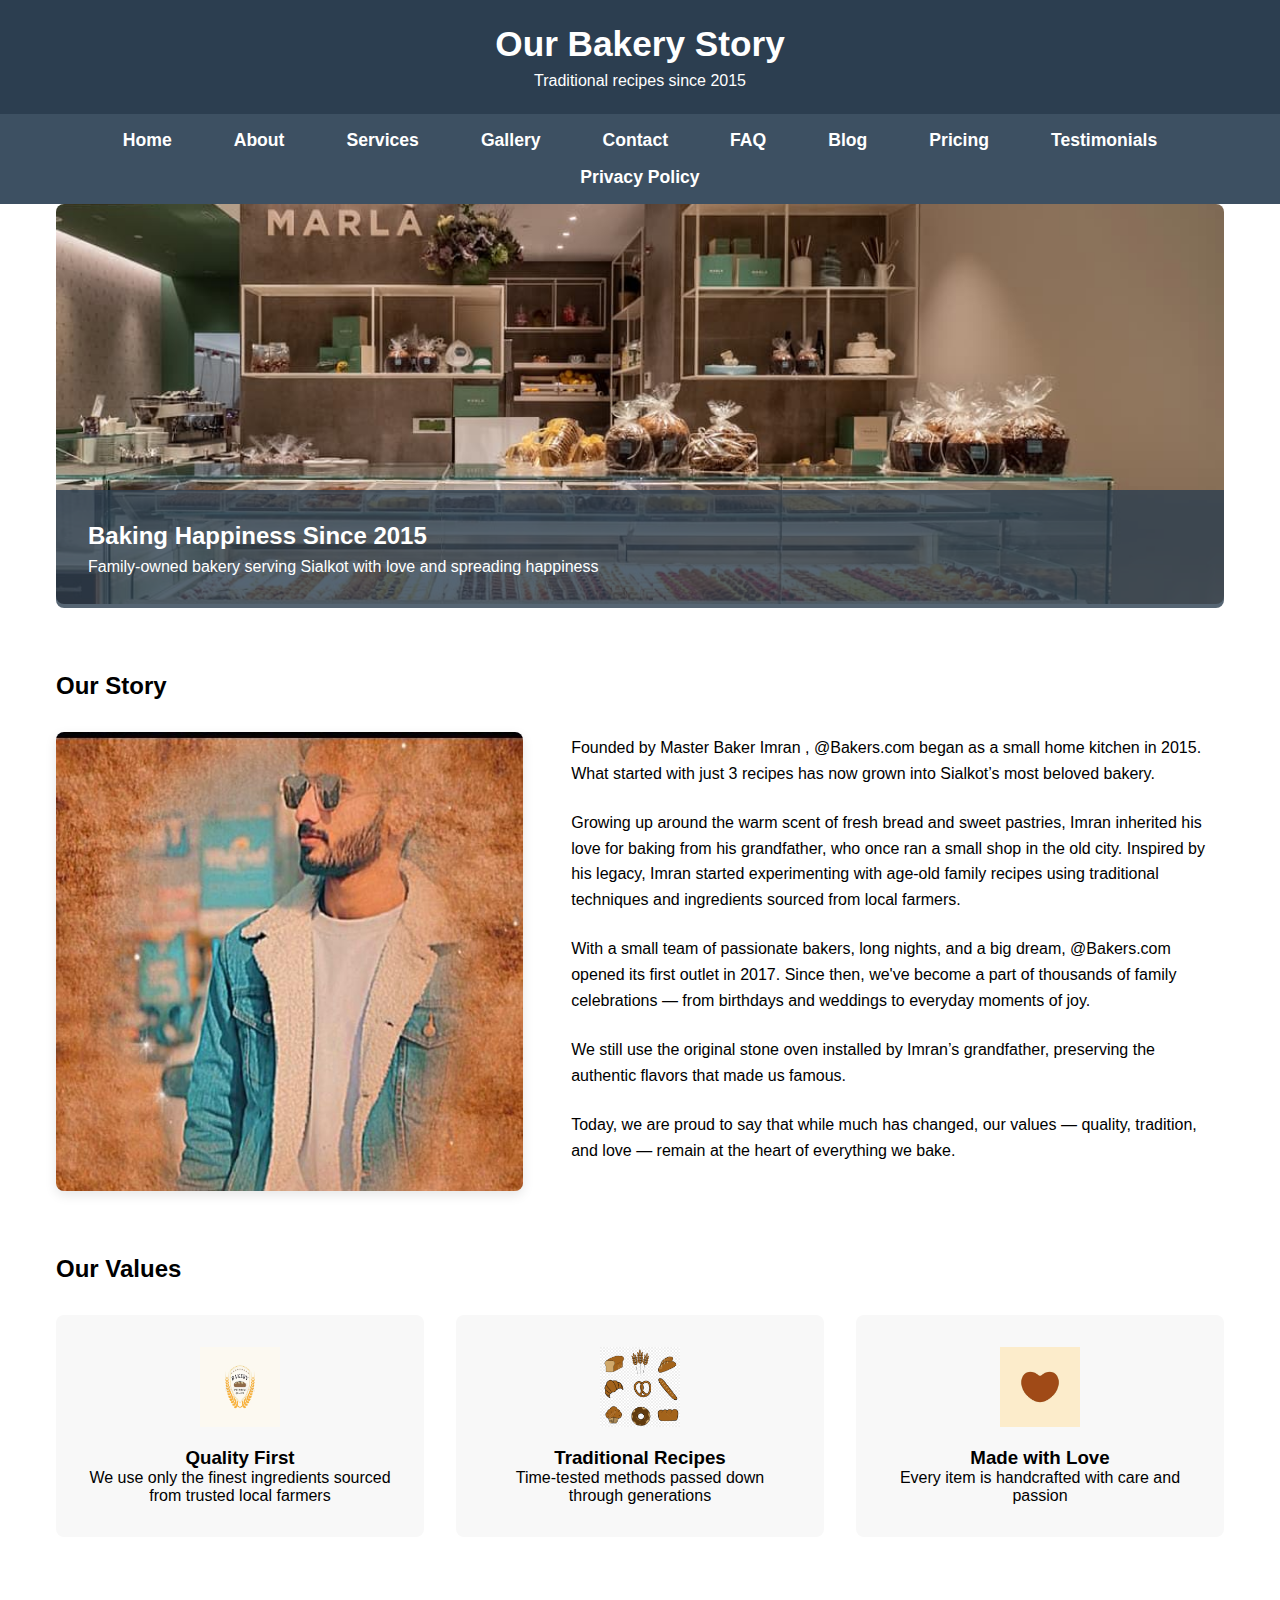
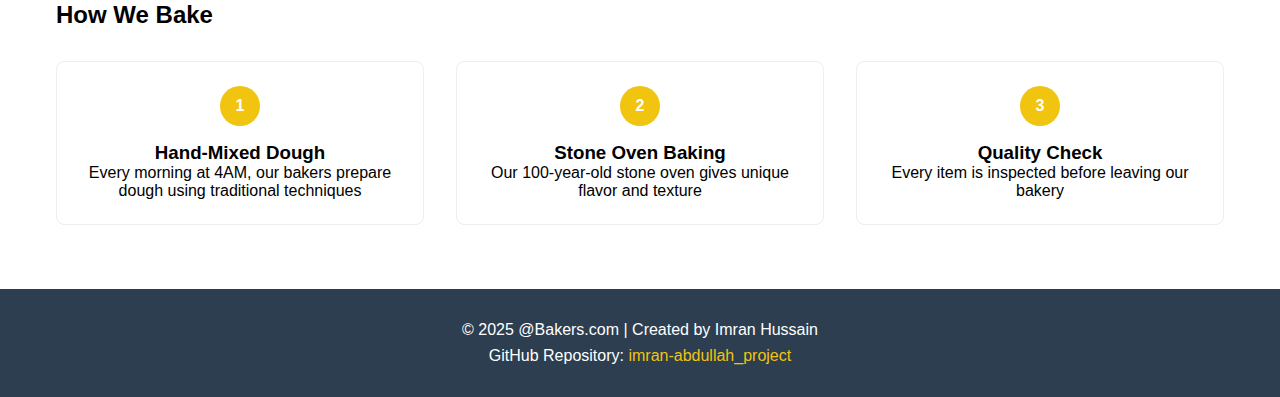
==== about.html @ 902a59af "Added About page with bakery story, values, and process sections" ====
<!DOCTYPE html>
<html lang="en">
<head>
    <meta charset="UTF-8">
    <meta name="viewport" content="width=device-width, initial-scale=1.0">
    <title>About Us - @Bakers.com</title>
    <!-- Student: Imran Hussain - ID: 22008105-018 -->
    <link rel="stylesheet" href="css/styles.css">
</head>
<body>
    <header>
        <h1>Our Bakery Story</h1>
        <p>Traditional recipes since 2015</p>
    </header>
    
    <nav>
        <ul>
            <li><a href="index.html">Home</a></li>
            <li><a href="about.html">About</a></li>
            <li><a href="services.html">Services</a></li>
            <li><a href="gallery.html">Gallery</a></li>
            <li><a href="contact.html">Contact</a></li>
             <!-- Additional pages to be added by collaborators -->
             <li><a href="faq.html">FAQ</a></li>
             <li><a href="blog.html">Blog</a></li>
             <li><a href="pricing.html">Pricing</a></li>
             <li><a href="testimonials.html">Testimonials</a></li>
             <li><a href="privacy.html">Privacy Policy</a></li>
        </ul>
    </nav>
    
    <main class="about-page">
        <!-- 1. Hero Section -->
        <section class="about-hero">
            <img src="images/bakery-interior.jpg" alt="Our bakery interior">
            <div class="hero-text">
                <h2>Baking Happiness Since 2015</h2>
                <p>Family-owned bakery serving Sialkot with love and spreading happiness</p>
            </div>
        </section>

        <!-- 2. Our Story -->
        <section class="our-story">
            <h2>Our Story</h2>
            <div class="story-content">
                <img src="images/founder.jpg" alt="Founder Imran Abdullah">
                <div class="story-text">
                    <p>Founded by Master Baker Imran , @Bakers.com began as a small home kitchen in 2015. What started with just 3 recipes has now grown into Sialkot’s most beloved bakery.</p>

                    <p>Growing up around the warm scent of fresh bread and sweet pastries, Imran inherited his love for baking from his grandfather, who once ran a small shop in the old city. Inspired by his legacy, Imran started experimenting with age-old family recipes using traditional techniques and ingredients sourced from local farmers.</p>
                        
                    <p> With a small team of passionate bakers, long nights, and a big dream, @Bakers.com opened its first outlet in 2017. Since then, we've become a part of thousands of family celebrations — from birthdays and weddings to everyday moments of joy.</p>
                        
                    <p>  We still use the original stone oven installed by Imran’s grandfather, preserving the authentic flavors that made us famous.</p>
                        
                    <p> Today, we are proud to say that while much has changed, our values — quality, tradition, and love — remain at the heart of everything we bake.</p>
                </div>
            </div>
        </section>

        <!-- 3. Our Values -->
        <section class="our-values">
            <h2>Our Values</h2>
            <div class="values-grid">
                <div class="value-card">
                    <img src="images/quality-icon.png" alt="Quality Icon">
                    <h3>Quality First</h3>
                    <p>We use only the finest ingredients sourced from trusted local farmers</p>
                </div>
                <div class="value-card">
                    <img src="images/trad.jpg" alt="Tradition Icon">
                    <h3>Traditional Recipes</h3>
                    <p>Time-tested methods passed down through generations</p>
                </div>
                <div class="value-card">
                    <img src="images/heart.jpeg" alt="Heart Icon">
                    <h3>Made with Love</h3>
                    <p>Every item is handcrafted with care and passion</p>
                </div>
            </div>
        </section>

        <!-- 4. Bakery Process -->
        <section class="our-process">
            <h2>How We Bake</h2>
            <div class="process-steps">
                <div class="step">
                    <span class="step-number">1</span>
                    <h3>Hand-Mixed Dough</h3>
                    <p>Every morning at 4AM, our bakers prepare dough using traditional techniques</p>
                </div>
                <div class="step">
                    <span class="step-number">2</span>
                    <h3>Stone Oven Baking</h3>
                    <p>Our 100-year-old stone oven gives unique flavor and texture</p>
                </div>
                <div class="step">
                    <span class="step-number">3</span>
                    <h3>Quality Check</h3>
                    <p>Every item is inspected before leaving our bakery</p>
                </div>
            </div>
        </section>
    </main>
    
    <footer>
        <p>&copy; 2025 @Bakers.com | Created by Imran Hussain</p>
        <p>GitHub Repository: <a href="https://github.com/imran-018/imran-abdullah_project">imran-abdullah_project</a></p>
    </footer>
</body>
</html>
---- css/styles.css ----
/* 
Student: Imran Hussain 
ID: 22008105-018
Stylesheet for all pages 
*/

/* CSS Reset */
* { 
    margin: 0; 
    padding: 0; 
    box-sizing: border-box; 
    font-family: 'Segoe UI', Tahoma, Geneva, Verdana, sans-serif;
}

/* Header Styles */
header {
    background-color: #2c3e50;
    color: white;
    padding: 1.5rem 1rem;
    text-align: center;
}

header h1 {
    font-size: 2.2rem;
    margin-bottom: 0.5rem;
}

/* Navigation */
nav {
    background-color: #3d5062;
    padding: 1rem;
    position: sticky;
    top: 0;
    z-index: 100;
}

nav ul {
    display: flex;
    justify-content: center;
    list-style-type: none;
    flex-wrap: wrap;
    gap: 1rem;
}

nav li {
    margin: 0 15px;
}

nav a {
    color: white;
    text-decoration: none;
    font-weight: 600;
    font-size: 1.1rem;
    padding: 0.5rem;
    transition: color 0.3s;
}

nav a:hover {
    color: #f1c40f;
}

/* Main Content */
main {
    padding: 2rem 1rem;
    min-height: 70vh;
    max-width: 1200px;
    margin: 0 auto;
}

/* Hero Section */
.hero {
    background: linear-gradient(rgba(0,0,0,0.6), rgba(0,0,0,0.6)), url('../images/download.jpg');
    background-size: cover;
    background-position: center;
    padding: 4rem 1rem;
    border-radius: 10px;
    margin-bottom: 2rem;
}

.hero article {
    max-width: 800px;
    margin: 0 auto;
    text-align: center;
    color: white;
}

.hero h2 {
    font-size: 2rem;
    margin-bottom: 1rem;
    text-shadow: 1px 1px 3px rgba(0,0,0,0.5);
}

.hero p {
    font-size: 1.2rem;
    margin-bottom: 1.5rem;
}

/* Food Categories */
.food-categories {
    margin-bottom: 3rem;
}

.food-categories h2 {
    text-align: center;
    margin-bottom: 1.5rem;
    color: #2c3e50;
    font-size: 1.8rem;
}

.category-list {
    display: flex;
    justify-content: center;
    align-items: center;
    flex-wrap: wrap;
    gap: 2rem;
    list-style: none;
    padding: 1rem;
}

.category-item {
    flex: 0 0 180px;
    text-align: center;
    transition: transform 0.3s;
}

.category-item:hover {
    transform: translateY(-5px);
}

.category-item figure {
    margin: 0;
}

.category-item img {
    width: 100%;
    border-radius: 10px;
    aspect-ratio: 1/1;
    object-fit: cover;
    box-shadow: 0 4px 8px rgba(0,0,0,0.1);
}

.category-item figcaption {
    margin-top: 0.8rem;
    font-weight: 600;
    color: #333;
}

/* Popular Items */
.popular-items h2 {
    text-align: center;
    margin-bottom: 1.5rem;
    color: #2c3e50;
    font-size: 1.8rem;
}

.item-list {
    display: grid;
    grid-template-columns: repeat(auto-fill, minmax(280px, 1fr));
    gap: 2rem;
    list-style: none;
    padding: 0;
}

.food-item {
    border: 1px solid #eee;
    border-radius: 10px;
    overflow: hidden;
    transition: all 0.3s ease;
    background: white;
}

.food-item:hover {
    transform: translateY(-5px);
    box-shadow: 0 10px 20px rgba(0,0,0,0.1);
}

.food-item img {
    width: 100%;
    height: 200px;
    object-fit: cover;
    display: block;
}

.food-info {
    padding: 1.2rem;
}

.food-info h4 {
    margin-bottom: 0.5rem;
    color: #2c3e50;
    font-size: 1.2rem;
}

.price {
    color: #e74c3c;
    font-weight: bold;
    margin: 0.8rem 0;
    font-size: 1.1rem;
}

.add-btn {
    background: #27ae60;
    color: white;
    border: none;
    padding: 0.8rem;
    width: 100%;
    border-radius: 5px;
    cursor: pointer;
    font-weight: 600;
    font-size: 1rem;
    transition: background 0.3s;
}

.add-btn:hover {
    background: #2ecc71;
}

/* Footer */
footer {
    background-color: #2c3e50;
    color: white;
    text-align: center;
    padding: 1.5rem;
    margin-top: 2rem;
}

footer p {
    margin: 0.5rem 0;
}

footer a {
    color: #f1c40f;
    text-decoration: none;
    transition: color 0.3s;
}

footer a:hover {
    color: #f39c12;
    text-decoration: underline;
}

/* Responsive Design */
@media (max-width: 768px) {
    header h1 {
        font-size: 1.8rem;
    }
    
    nav ul {
        gap: 0.5rem;
    }
    
    nav li {
        margin: 0 10px;
    }
    
    nav a {
        font-size: 1rem;
    }
    
    .hero h2 {
        font-size: 1.6rem;
    }
    
    .hero p {
        font-size: 1rem;
    }
    
    .category-list {
        gap: 1.5rem;
    }
    
    .category-item {
        flex: 0 0 150px;
    }
}

@media (max-width: 480px) {
    header h1 {
        font-size: 1.5rem;
    }
    
    nav ul {
        flex-direction: column;
        gap: 0.5rem;
    }
    
    nav li {
        margin: 0.3rem 0;
    }
    
    .hero {
        padding: 3rem 1rem;
    }
    
    .hero h2 {
        font-size: 1.4rem;
    }
    
    .category-list {
        gap: 1rem;
    }
    
    .category-item {
        flex: 0 0 120px;
    }
    
    .item-list {
        grid-template-columns: 1fr;
    }
}



/* About Page Specific Styles */
.about-page {
    max-width: 1200px;
    margin: 0 auto;
    padding: 0 1rem;
}

/* 1. Hero Section */
.about-hero {
    position: relative;
    margin-bottom: 3rem;
}

.about-hero img {
    width: 100%;
    height: 400px;
    object-fit: cover;
    border-radius: 8px;
}

.hero-text {
    position: absolute;
    bottom: 0;
    left: 0;
    right: 0;
    background: rgba(44, 62, 80, 0.8);
    color: white;
    padding: 2rem;
    border-radius: 0 0 8px 8px;
}

.hero-text h2 {
    margin-bottom: 0.5rem;
}

/* 2. Our Story */
.our-story {
    margin: 4rem 0;
}

.story-content {
    display: flex;
    gap: 3rem;
    align-items: center;
    margin-top: 2rem;
}

.story-content img {
    width: 40%;
    border-radius: 8px;
    box-shadow: 0 4px 12px rgba(0,0,0,0.1);
}

.story-text {
    width: 60%;
}

.story-text p {
    margin-bottom: 1.5rem;
    line-height: 1.6;
}

/* 3. Our Values */
.our-values {
    margin: 4rem 0;
}

.values-grid {
    display: grid;
    grid-template-columns: repeat(auto-fit, minmax(250px, 1fr));
    gap: 2rem;
    margin-top: 2rem;
}

.value-card {
    text-align: center;
    padding: 2rem;
    background: #f8f8f8;
    border-radius: 8px;
    transition: transform 0.3s;
}

.value-card:hover {
    transform: translateY(-5px);
}

.value-card img {
    width: 80px;
    height: 80px;
    margin-bottom: 1rem;
}

/* 4. Bakery Process */
.our-process {
    margin: 4rem 0;
}

.process-steps {
    display: grid;
    grid-template-columns: repeat(auto-fit, minmax(250px, 1fr));
    gap: 2rem;
    margin-top: 2rem;
}

.step {
    text-align: center;
    padding: 1.5rem;
    border: 1px solid #eee;
    border-radius: 8px;
}

.step-number {
    display: inline-block;
    width: 40px;
    height: 40px;
    background: #f1c40f;
    color: white;
    border-radius: 50%;
    line-height: 40px;
    font-weight: bold;
    margin-bottom: 1rem;
}

/* Responsive Design */
@media (max-width: 768px) {
    .story-content {
        flex-direction: column;
    }
    
    .story-content img,
    .story-text {
        width: 100%;
    }
    
    .hero-text {
        position: static;
        background: #2c3e50;
        margin-top: -5px;
    }
    
    .about-hero img {
        height: 300px;
    }
}
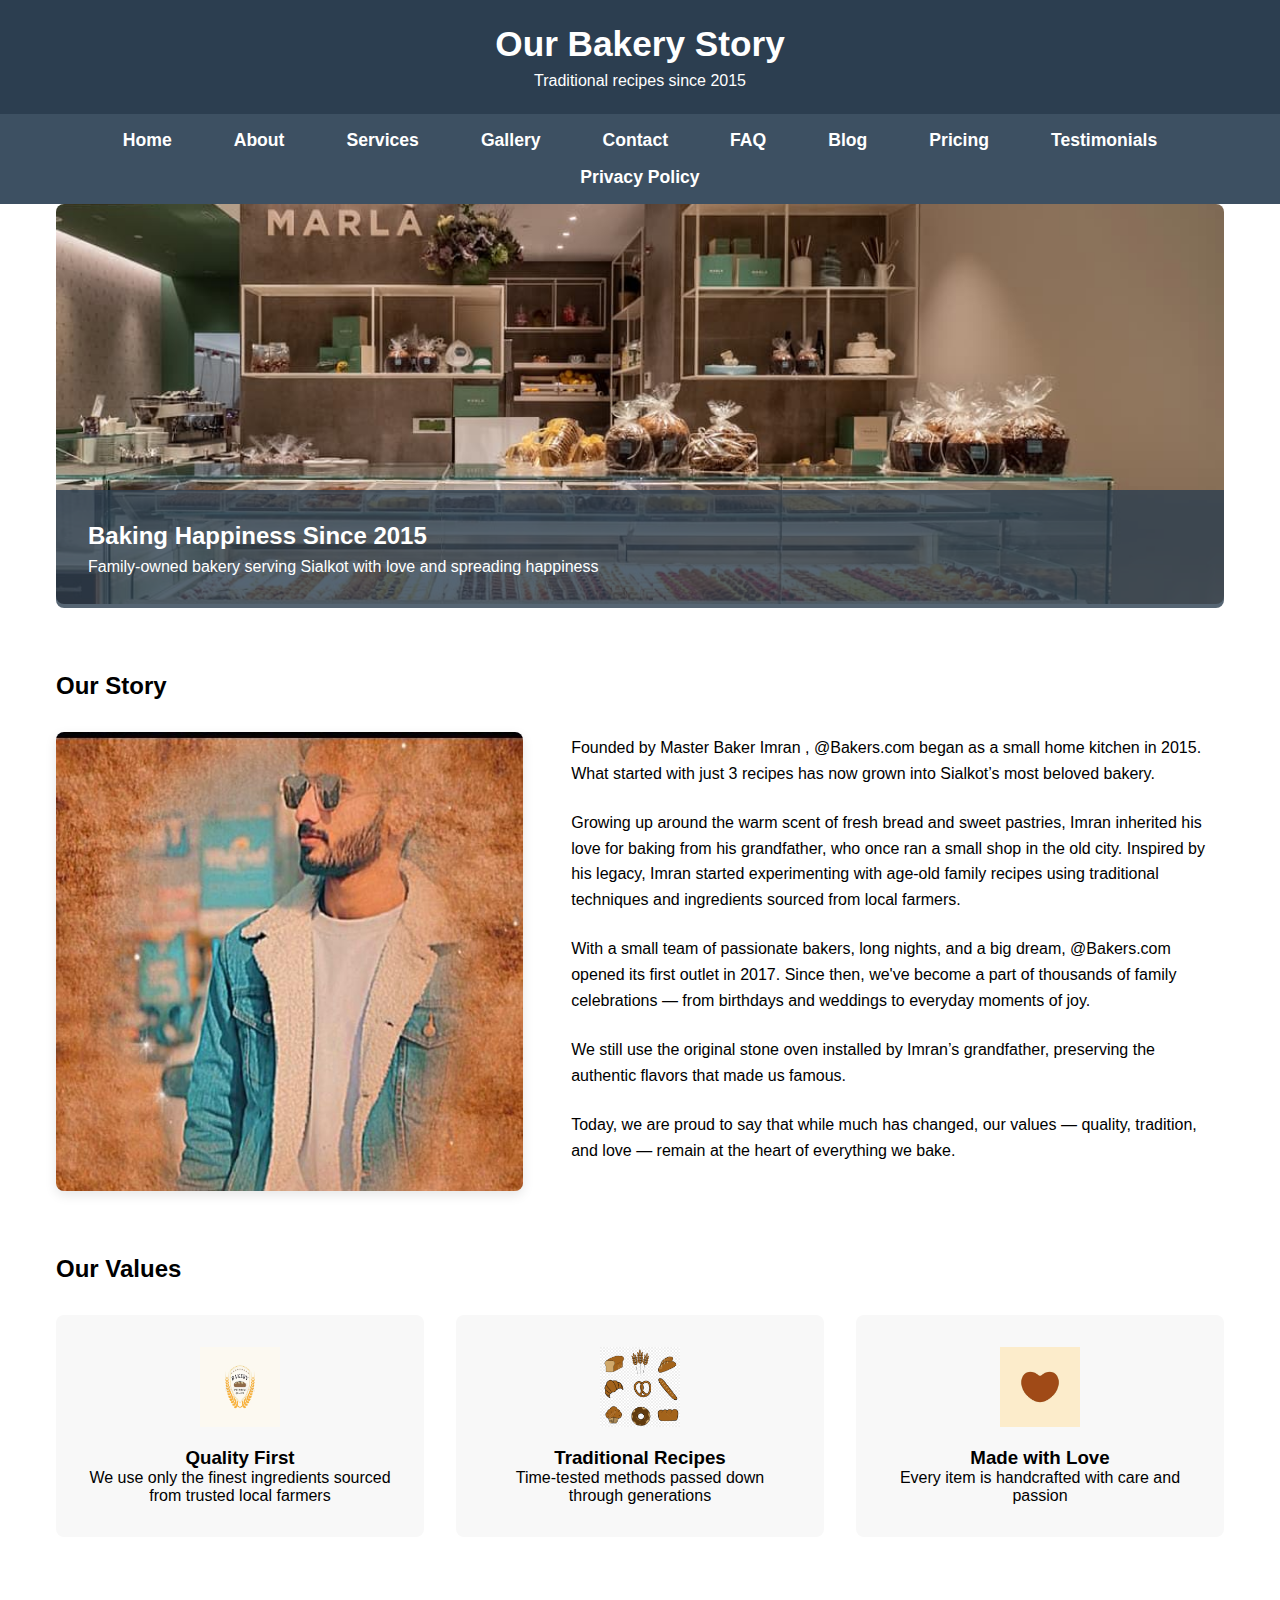
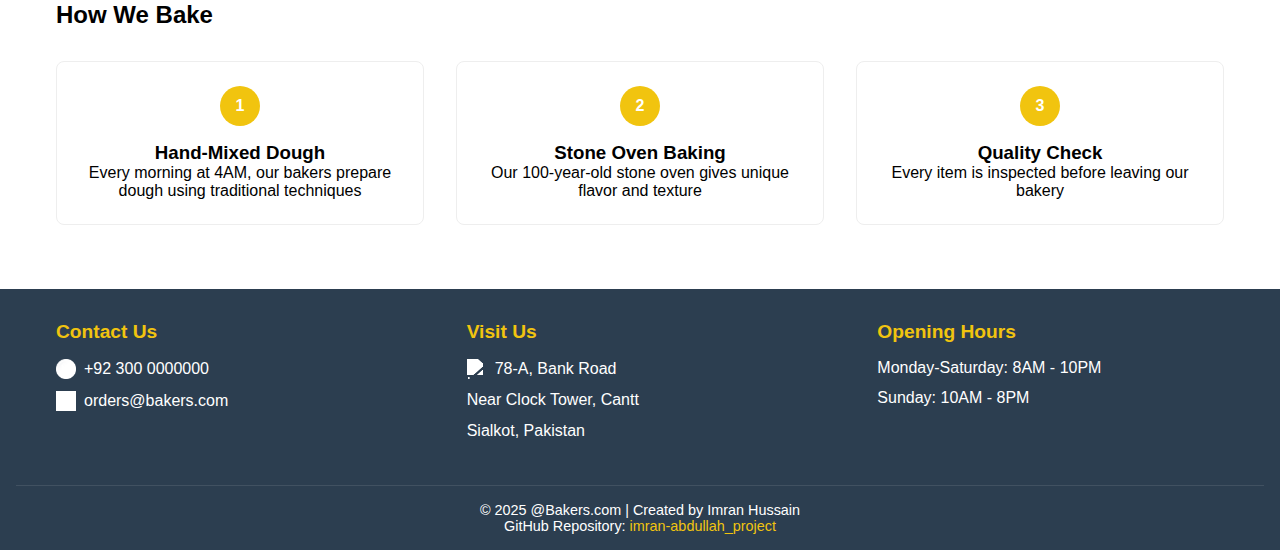
==== commit 63010aa9: "updating About page's footer" ====
--- a/about.html
+++ b/about.html
@@ -103,9 +103,33 @@
         </section>
     </main>
     
+    
     <footer>
-        <p>&copy; 2025 @Bakers.com | Created by Imran Hussain</p>
-        <p>GitHub Repository: <a href="https://github.com/imran-018/imran-abdullah_project">imran-abdullah_project</a></p>
+        <div class="footer-content">
+            <div class="footer-section">
+                <h3>Contact Us</h3>
+                <p><img src="images/icon-phone.png" alt="Phone"> +92 300 0000000</p>
+                <p><img src="images/icon-email.png" alt="Email"> orders@bakers.com</p>
+            </div>
+            
+            <div class="footer-section">
+                <h3>Visit Us</h3>
+                <p><img src="images/icon-location.png" alt="Location"> 78-A, Bank Road</p>
+                <p>Near Clock Tower, Cantt</p>
+                <p>Sialkot, Pakistan</p>
+            </div>
+            
+            <div class="footer-section">
+                <h3>Opening Hours</h3>
+                <p>Monday-Saturday: 8AM - 10PM</p>
+                <p>Sunday: 10AM - 8PM</p>
+            </div>
+        </div>
+        
+        <div class="footer-bottom">
+            <p>&copy; 2025 @Bakers.com | Created by Imran Hussain </p>
+            <p>GitHub Repository: <a href="https://github.com/imran-018/imran-abdullah_project">imran-abdullah_project</a></p>
+        </div>
     </footer>
 </body>
 </html>--- a/css/styles.css
+++ b/css/styles.css
@@ -214,29 +214,75 @@
 .add-btn:hover {
     background: #2ecc71;
 }
-
-/* Footer */
+/* Footer Styles */
 footer {
-    background-color: #2c3e50;
-    color: white;
-    text-align: center;
-    padding: 1.5rem;
-    margin-top: 2rem;
-}
-
-footer p {
-    margin: 0.5rem 0;
-}
-
-footer a {
+    background: #2c3e50;
+    color: white;
+    padding: 2rem 1rem 0;
+    margin-top: 3rem;
+}
+
+.footer-content {
+    display: grid;
+    grid-template-columns: repeat(auto-fit, minmax(250px, 1fr));
+    gap: 2rem;
+    max-width: 1200px;
+    margin: 0 auto;
+    padding-bottom: 2rem;
+}
+
+.footer-section {
+    padding: 0 1rem;
+}
+
+.footer-section h3 {
+    color: #f1c40f;
+    margin-bottom: 1rem;
+    font-size: 1.2rem;
+}
+
+.footer-section p {
+    margin: 0.8rem 0;
+    display: flex;
+    align-items: center;
+    gap: 0.5rem;
+}
+
+.footer-section img {
+    width: 20px;
+    height: 20px;
+    filter: brightness(0) invert(1);
+}
+
+.footer-bottom {
+    text-align: center;
+    padding: 1rem;
+    border-top: 1px solid rgba(255,255,255,0.1);
+    font-size: 0.9rem;
+}
+
+.footer-bottom a {
     color: #f1c40f;
     text-decoration: none;
-    transition: color 0.3s;
-}
-
-footer a:hover {
-    color: #f39c12;
+}
+
+.footer-bottom a:hover {
     text-decoration: underline;
+}
+
+/* Responsive Footer */
+@media (max-width: 600px) {
+    .footer-content {
+        grid-template-columns: 1fr;
+    }
+    
+    .footer-section {
+        text-align: center;
+    }
+    
+    .footer-section p {
+        justify-content: center;
+    }
 }
 
 /* Responsive Design */
@@ -454,4 +500,524 @@
     .about-hero img {
         height: 300px;
     }
-}+}
+
+
+/* Services Page Styles */
+.services-page {
+    max-width: 1200px;
+    margin: 0 auto;
+    padding: 0 1rem;
+}
+
+/* Service Categories */
+.service-categories {
+    margin: 3rem 0;
+}
+
+.category-grid {
+    display: grid;
+    grid-template-columns: repeat(auto-fit, minmax(300px, 1fr));
+    gap: 2rem;
+    margin-top: 2rem;
+}
+
+.service-card {
+    border: 1px solid #eee;
+    border-radius: 8px;
+    overflow: hidden;
+    transition: transform 0.3s;
+}
+
+.service-card:hover {
+    transform: translateY(-5px);
+    box-shadow: 0 5px 15px rgba(0,0,0,0.1);
+}
+
+.service-card img {
+    width: 100%;
+    height: 200px;
+    object-fit: cover;
+}
+
+.service-info {
+    padding: 1.5rem;
+}
+
+.service-info ul {
+    margin-top: 1rem;
+    padding-left: 1.5rem;
+}
+
+/* Delivery Options */
+.delivery-options {
+    margin: 4rem 0;
+}
+
+.delivery-grid {
+    display: grid;
+    grid-template-columns: repeat(auto-fit, minmax(250px, 1fr));
+    gap: 1.5rem;
+    margin-top: 2rem;
+}
+
+.delivery-card {
+    text-align: center;
+    padding: 1.5rem;
+    background: #f8f8f8;
+    border-radius: 8px;
+    border: 2px solid #f1c40f;
+}
+
+/* Special Offers */
+.special-offers {
+    margin: 4rem 0;
+}
+
+.offer-card {
+    display: flex;
+    background: #fff8e1;
+    border-radius: 8px;
+    overflow: hidden;
+    margin-top: 1.5rem;
+}
+
+.offer-card img {
+    width: 40%;
+    object-fit: cover;
+}
+
+.offer-details {
+    padding: 2rem;
+    width: 60%;
+}
+
+/* Responsive Design */
+@media (max-width: 768px) {
+    .offer-card {
+        flex-direction: column;
+    }
+    
+    .offer-card img,
+    .offer-details {
+        width: 100%;
+    }
+    
+    .delivery-grid {
+        grid-template-columns: 1fr;
+    }
+}
+
+/* Add to your styles.css */
+.special-offers {
+    margin: 4rem 0;
+    text-align: center;
+}
+
+.special-offers h2 {
+    color: #e74c3c;
+    font-size: 2.2rem;
+    margin-bottom: 2rem;
+    position: relative;
+    display: inline-block;
+}
+
+.special-offers h2::after {
+    content: "";
+    position: absolute;
+    bottom: -10px;
+    left: 50%;
+    transform: translateX(-50%);
+    width: 80px;
+    height: 3px;
+    background: #e74c3c;
+}
+
+.valentine-offer {
+    background: #fff5f7;
+    border-radius: 15px;
+    overflow: hidden;
+    max-width: 800px;
+    margin: 0 auto;
+    box-shadow: 0 10px 30px rgba(231, 76, 60, 0.2);
+    position: relative;
+    border: 2px solid #f8c4d0;
+}
+
+.offer-badge {
+    position: absolute;
+    top: 15px;
+    right: 15px;
+    background: #e74c3c;
+    color: white;
+    padding: 5px 15px;
+    border-radius: 20px;
+    font-weight: bold;
+    font-size: 0.9rem;
+    z-index: 2;
+}
+
+.valentine-offer img {
+    width: 100%;
+    height: 300px;
+    object-fit: cover;
+    border-bottom: 2px dashed #f8c4d0;
+}
+
+.offer-content {
+    padding: 2rem;
+}
+
+.offer-tag {
+    background: #f8c4d0;
+    color: #e74c3c;
+    padding: 5px 15px;
+    border-radius: 20px;
+    font-weight: bold;
+    font-size: 0.9rem;
+}
+
+.offer-content h3 {
+    color: #e74c3c;
+    font-size: 1.8rem;
+    margin: 1rem 0;
+    font-family: 'Playfair Display', serif;
+}
+
+.offer-description {
+    color: #666;
+    line-height: 1.6;
+    margin-bottom: 1.5rem;
+}
+
+.price-container {
+    display: flex;
+    justify-content: center;
+    align-items: center;
+    gap: 1rem;
+    margin: 1.5rem 0;
+}
+
+.original-price {
+    text-decoration: line-through;
+    color: #999;
+    font-size: 1.2rem;
+}
+
+.discounted-price {
+    color: #e74c3c;
+    font-size: 1.8rem;
+    font-weight: bold;
+}
+
+.discount-percent {
+    background: #e74c3c;
+    color: white;
+    padding: 3px 10px;
+    border-radius: 5px;
+    font-weight: bold;
+}
+
+.order-button {
+    background: #e74c3c;
+    color: white;
+    border: none;
+    padding: 12px 30px;
+    border-radius: 30px;
+    font-size: 1.1rem;
+    font-weight: bold;
+    cursor: pointer;
+    transition: all 0.3s;
+    margin-top: 1rem;
+    box-shadow: 0 5px 15px rgba(231, 76, 60, 0.3);
+}
+
+.order-button:hover {
+    background: #c0392b;
+    transform: translateY(-3px);
+    box-shadow: 0 8px 20px rgba(231, 76, 60, 0.4);
+}
+
+/* Responsive Design */
+@media (max-width: 768px) {
+    .valentine-offer {
+        max-width: 100%;
+    }
+    
+    .price-container {
+        flex-direction: column;
+        gap: 0.5rem;
+    }
+    
+    .offer-content h3 {
+        font-size: 1.5rem;
+    }
+}
+
+
+
+/* Gallery Page Styles */
+.gallery-page {
+    max-width: 1200px;
+    margin: 0 auto;
+    padding: 1rem;
+}
+
+.gallery-filters {
+    display: flex;
+    justify-content: center;
+    flex-wrap: wrap;
+    gap: 1rem;
+    margin: 2rem 0 3rem;
+}
+
+.filter-btn {
+    padding: 0.8rem 1.5rem;
+    background: #f8f8f8;
+    border: 2px solid #ddd;
+    border-radius: 30px;
+    cursor: pointer;
+    font-weight: 600;
+    transition: all 0.3s;
+}
+
+.filter-btn.active,
+.filter-btn:hover {
+    background: #f1c40f;
+    border-color: #f1c40f;
+    color: white;
+}
+
+.photo-gallery {
+    display: grid;
+    grid-template-columns: repeat(auto-fill, minmax(280px, 1fr));
+    gap: 1.5rem;
+    margin-top: 2rem;
+}
+
+.gallery-item {
+    position: relative;
+    border-radius: 10px;
+    overflow: hidden;
+    aspect-ratio: 1/1;
+    box-shadow: 0 5px 15px rgba(0,0,0,0.1);
+}
+
+.gallery-item img {
+    width: 100%;
+    height: 100%;
+    object-fit: cover;
+    transition: transform 0.5s;
+}
+
+.item-overlay {
+    position: absolute;
+    bottom: -100%;
+    left: 0;
+    right: 0;
+    background: rgba(44, 62, 80, 0.9);
+    color: white;
+    padding: 1.5rem;
+    transition: bottom 0.3s;
+}
+
+.gallery-item:hover .item-overlay {
+    bottom: 0;
+}
+
+.gallery-item:hover img {
+    transform: scale(1.1);
+}
+
+.item-overlay h3 {
+    margin-bottom: 0.5rem;
+    font-size: 1.3rem;
+}
+
+/* Responsive Design */
+@media (max-width: 768px) {
+    .photo-gallery {
+        grid-template-columns: repeat(auto-fill, minmax(200px, 1fr));
+    }
+    
+    .filter-btn {
+        padding: 0.6rem 1rem;
+        font-size: 0.9rem;
+    }
+}
+
+@media (max-width: 480px) {
+    .photo-gallery {
+        grid-template-columns: 1fr;
+    }
+    
+    .gallery-item {
+        aspect-ratio: 4/3;
+    }
+}
+
+
+/* Contact Page Styles */
+.contact-page {
+    max-width: 1200px;
+    margin: 0 auto;
+    padding: 1rem;
+}
+
+/* Contact Methods */
+.contact-methods {
+    display: grid;
+    grid-template-columns: repeat(auto-fit, minmax(300px, 1fr));
+    gap: 2rem;
+    margin: 3rem 0;
+}
+
+.contact-card {
+    text-align: center;
+    padding: 2rem;
+    background: #fff;
+    border-radius: 10px;
+    box-shadow: 0 5px 15px rgba(0,0,0,0.1);
+    transition: transform 0.3s;
+}
+
+.contact-card:hover {
+    transform: translateY(-5px);
+}
+
+.contact-card img {
+    width: 60px;
+    height: 60px;
+    margin-bottom: 1rem;
+}
+
+.contact-card h3 {
+    color: #2c3e50;
+    margin-bottom: 0.5rem;
+}
+
+.contact-card p {
+    color: #666;
+    line-height: 1.6;
+}
+
+/* Contact Form */
+.contact-form {
+    background: #f8f8f8;
+    padding: 3rem;
+    border-radius: 10px;
+    margin: 4rem 0;
+}
+
+.contact-form h2 {
+    text-align: center;
+    margin-bottom: 2rem;
+    color: #2c3e50;
+}
+
+.form-group {
+    margin-bottom: 1.5rem;
+}
+
+.form-group label {
+    display: block;
+    margin-bottom: 0.5rem;
+    font-weight: 600;
+    color: #333;
+}
+
+.form-group input,
+.form-group select,
+.form-group textarea {
+    width: 100%;
+    padding: 0.8rem;
+    border: 1px solid #ddd;
+    border-radius: 5px;
+    font-size: 1rem;
+}
+
+.form-group textarea {
+    resize: vertical;
+}
+
+.submit-btn {
+    background: #f1c40f;
+    color: #2c3e50;
+    border: none;
+    padding: 1rem 2rem;
+    border-radius: 5px;
+    font-size: 1.1rem;
+    font-weight: 600;
+    cursor: pointer;
+    width: 100%;
+    transition: background 0.3s;
+}
+
+.submit-btn:hover {
+    background: #f39c12;
+}
+
+/* Location Map */
+.location-map {
+    margin: 4rem 0;
+}
+
+.location-map h2 {
+    text-align: center;
+    margin-bottom: 2rem;
+    color: #2c3e50;
+}
+
+.map-container {
+    position: relative;
+    border-radius: 10px;
+    overflow: hidden;
+    box-shadow: 0 5px 15px rgba(0,0,0,0.1);
+}
+
+.map-container img {
+    width: 100%;
+    height: 400px;
+    object-fit: cover;
+    display: block;
+}
+
+.map-overlay {
+    position: absolute;
+    bottom: 0;
+    left: 0;
+    right: 0;
+    background: rgba(44, 62, 80, 0.9);
+    color: white;
+    padding: 1.5rem;
+}
+
+.map-overlay h3 {
+    margin-bottom: 0.5rem;
+}
+
+/* Responsive Design */
+@media (max-width: 768px) {
+    .contact-form {
+        padding: 2rem;
+    }
+    
+    .contact-methods {
+        grid-template-columns: 1fr;
+    }
+    
+    .map-container img {
+        height: 300px;
+    }
+}
+
+@media (max-width: 480px) {
+    .contact-form {
+        padding: 1.5rem;
+    }
+    
+    .map-overlay {
+        position: static;
+        background: #2c3e50;
+    }
+}
